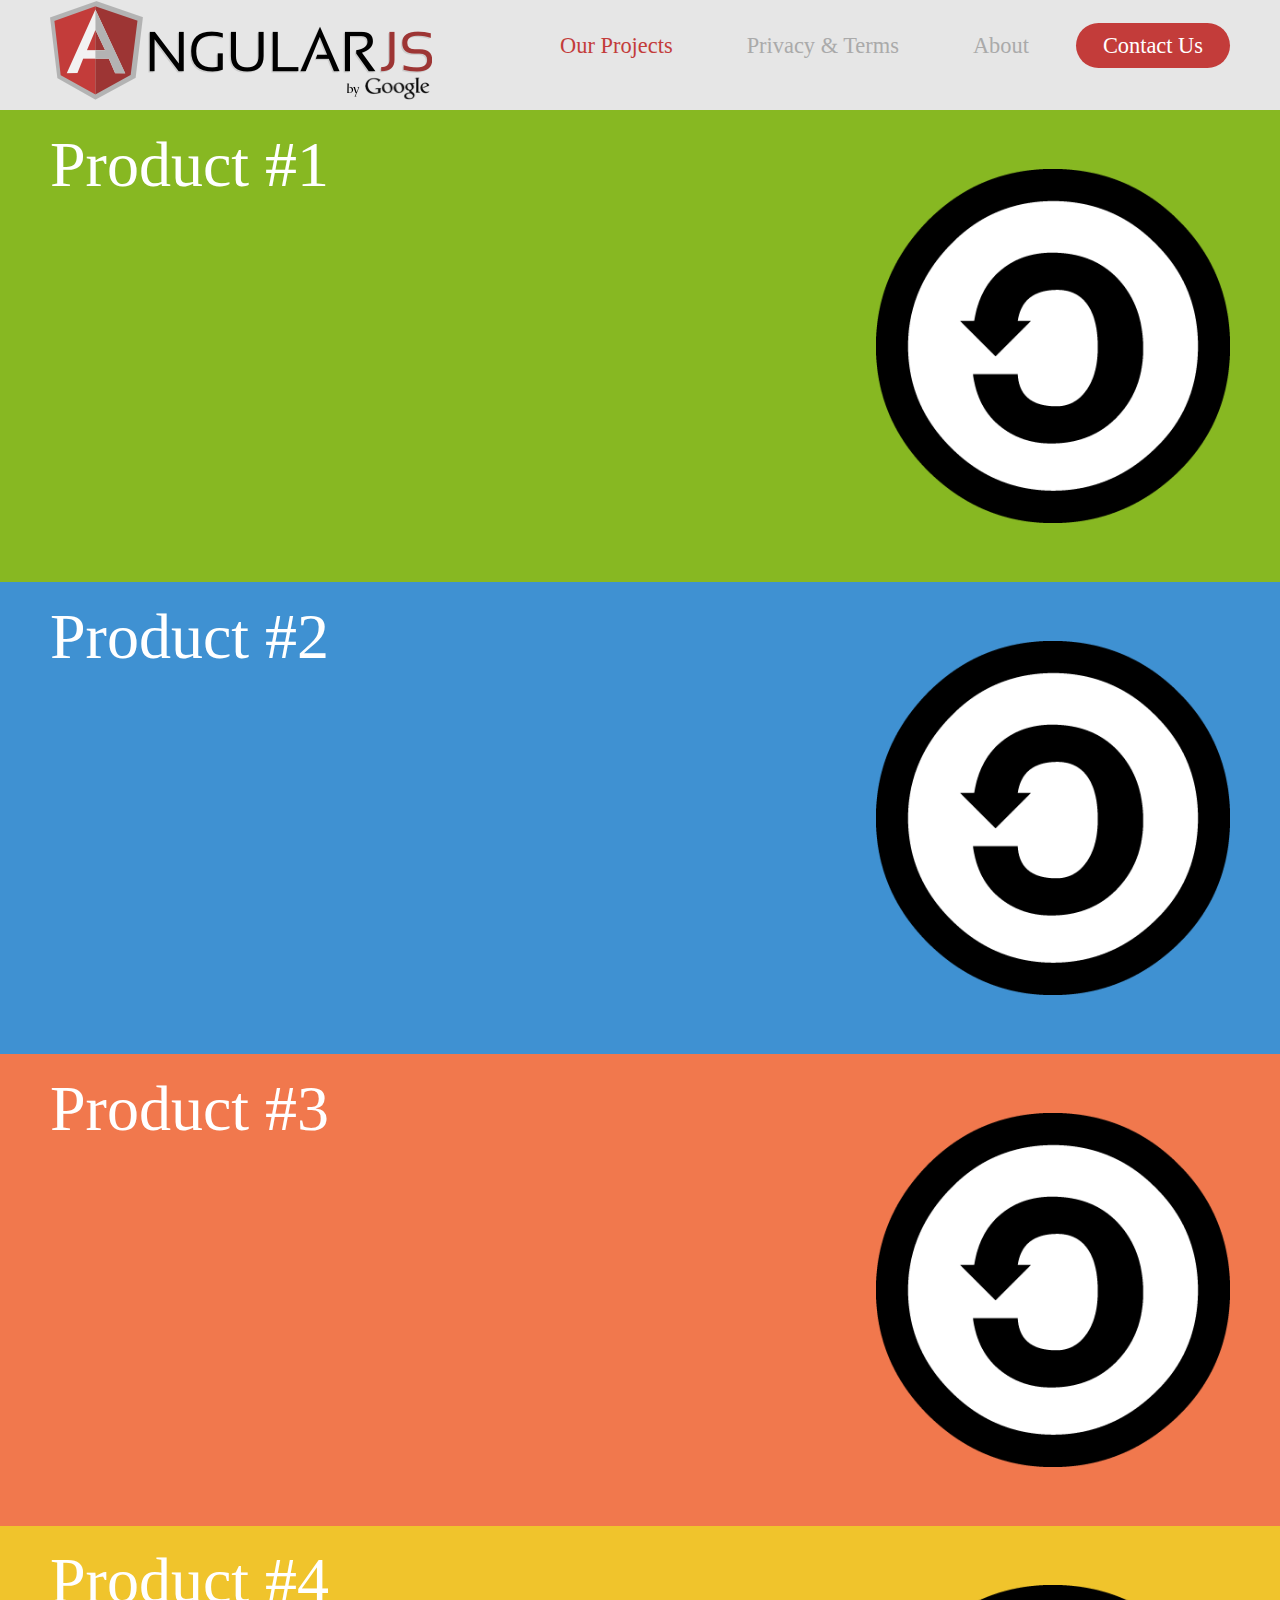
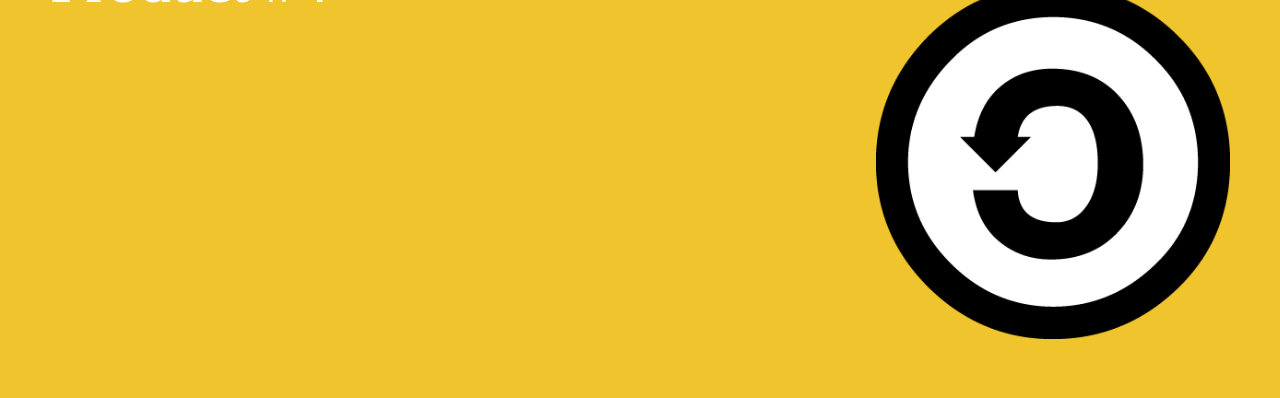
==== index.html @ b3693843 "Initial Push" ====
﻿<!DOCTYPE html>
<html lang="en" ng-app="example359" xmlns="http://www.w3.org/1999/xhtml">
<head>
    <meta charset="utf-8" />
    <meta name="author" content="Script Tutorials" />
    <title>Responsive website using AngularJS | Script Tutorials</title>
    <meta name="description" content="Responsive website using AngularJS - demo page">

    <meta http-equiv="X-UA-Compatible" content="IE=Edge" />
    <meta name="viewport" content="width=device-width, initial-scale=1, maximum-scale=1, user-scalable=no" />

    <!-- add styles -->
    <link href="css/style.css" rel="stylesheet" type="text/css" />

    <!-- add javascripts -->
    <script src="js/jquery-2.0.3.min.js"></script>
    <script src="js/angular.min.js"></script>
    <script src="js/app.js"></script>
    <script src="js/controllers.js"></script>
</head>
<body>
    <header>
        <div class="wrap">
            <!-- logo -->
            <a href="#!"><img class="logo" src="images/logo.png" /></a>

            <!-- navigation menu -->
            <nav>
                <ul>
                    <li><a id="workBtn" href="#!/" ng-class="{activeSmall:part == 'projects'}" >Our Projects</a></li>
                    <li><a id="privacyBtn" href="#!/privacy" ng-class="{activeSmall:part == 'privacy'}">Privacy &amp; Terms</a></li>
                    <li><a id="aboutBtn" href="#!/about" ng-class="{activeSmall:part == 'about'}">About</a></li>
                    <li style="margin-right:0px"><a id="contactBtn" class="active" href="javascript: void(0)" ng-click="showForm()">Contact Us</a></li>
                </ul>
            </nav>
        </div>
    </header>

    <!-- contact us form -->
    <div class="paddRow contactRow">
        <div class="wrap">
            <div class="head">Contact Us</div>
            <img class="close" src="images/close.png" ng-click="closeForm()" />
            <form ng-submit="save()" class="contactForm" name="form" ng-hide="loaded">
                <input class="input" required="required" type="text" name="name" placeholder="your name" ng-model="message.name" />
                <input class="input email" required="required" type="email" name="email" value="" placeholder="your email" ng-model="message.email" /><br />
                <textarea class="textarea" rows="5" required="required" placeholder="your message" ng-model="message.text" ></textarea>
                <button class="btn green">send message</button>
            </form>

            <!-- contact us form response messages -->
            <div ng-show="process" style="text-align:center">
                <img class="loader" src="images/loader.png" />
            </div>
            <div ng-show="success"><p>Your message has been sent, thank you.</p></div>
        </div>
    </div>

    <!-- main content -->
    <div style="position:relative">
        <div style="width:100%" ng-view ng-animate="{enter: 'view-enter', leave: 'view-leave'}"></div>
    </div>
    <footer>
        <p>Posted by: Hege Refsnes</p>
        <p>
            Contact information: <a href="mailto:someone@example.com">
                someone@example.com
            </a>.
        </p>
    </footer>
</body>
</html>
---- css/style.css ----
﻿
/* general settings */
html {
  min-height:100%;
  overflow-x:hidden;
  overflow-y:scroll;
  position:relative;
  width:100%;
}
body {
  background-color:#e6e6e6;
  color:#FFF;
  font-weight:100;
  margin:0;
  min-height:100%;
  width:100%;
}
a {
  text-decoration:none;
}
a img {
  border:none;
}
h1 {
  font-size:3.5em;
  font-weight:100;
}
p {
  font-size:1.5em;
}
input,textarea {
  -webkit-appearance:none;
  background-color:#f7f7f7;
  border:none;
  border-radius:3px;
  font-size:1em;
  font-weight:100;
}
input:focus,textarea:focus {
  border:none;
  outline:2px solid #7ed7b9;
}
.left {
  float:left;
}
.right {
  float:right;
}
.btn {
  background-color:#fff;
  border-radius:24px;
  color:#595959;
  display:inline-block;
  font-size:1.4em;
  font-weight:400;
  margin:30px 0;
  padding:10px 30px;
  text-decoration:none;
}
.btn:hover {
  opacity:0.8;
}
.wrap {
  -moz-box-sizing:border-box;
  -webkit-box-sizing:border-box;
  box-sizing:border-box;
  margin:0 auto;
  max-width:1420px;
  overflow:hidden;
  padding:0 50px;
  position:relative;
  width:100%;
}
.wrap:before {
  content:'';
  display:inline-block;
  height:100%;
  margin-right:-0.25em;
  vertical-align:middle;
}

/* header section */
header {
  height:110px;
}
header .wrap {
  height:100%;
}
header .logo {
  margin-top:1px;
}
header nav {
  float:right;
  margin-top:17px;
}
header nav ul {
  margin:1em 0;
  padding:0;
}
header nav ul li {
  display:block;
  float:left;
  margin-right:20px;
}
header nav ul li a {
  border-radius:24px;
  color:#aaa;
  font-size:1.4em;
  font-weight:400;
  padding:10px 27px;
  text-decoration:none;
}
header nav ul li a.active {
  background-color:#c33c3a;
  color:#fff;
}
header nav ul li a.active:hover {
  background-color:#d2413f;
  color:#fff;
}
header nav ul li a:hover,header nav ul li a.activeSmall {
  color:#c33c3a;
}

footer { 
    display: none;
}

/* other objects */
.projectObj {
  color:#fff;
  display:block;
}
.projectObj .name {
  float:left;
  font-size:4em;
  font-weight:100;
  position:absolute;
  width:42%;
}
.projectObj .img {
  float:right;
  margin-bottom:5%;
  margin-top:5%;
  width:30%;
}

.paddRow {
  background-color:#dadada;
  color:#818181;
  display:none;
  padding-bottom:40px;
}
.paddRow.aboutRow {
  background-color:#78c2d4;
  color:#FFF !important;
  display:block;
}
.paddRow .head {
  font-size:4em;
  font-weight:100;
  margin:40px 0;
}
.paddRow .close {
  cursor:pointer;
  position:absolute;
  right:50px;
  top:80px;
  width:38px;
}

.about {
  color:#818181;
}
.about section {
  margin:0 0 10%;
}
.about .head {
  font-size:4em;
  font-weight:100;
  margin:3% 0;
}
.about .subHead {
  font-size:2.5em;
  font-weight:100;
  margin:0 0 3%;
}
.about .txt {
  width:60%;
}
.about .image {
  width:26%;
}
.about .flLeft {
  float:left;
}
.about .flRight {
  float:right;
}

.projectHead.product {
  background-color:#87b822;
}
.projectHead .picture {
  margin-bottom:6%;
  margin-top:6%;
}
.projectHead .picture.right {
  margin-right:-3.5%;
}
.projectHead .text {
  position:absolute;
  width:49%;
}
.projectHead .centerText {
  margin:0 auto;
  padding-bottom:24%;
  padding-top:6%;
  text-align:center;
  width:55%;
}

.image {
  text-align:center;
}
.image img {
  vertical-align:top;
  width:100%;
}

.contactForm {
  width:50%;
}

.input {
  -moz-box-sizing:border-box;
  -webkit-box-sizing:border-box;
  box-sizing:border-box;
  margin:1% 0;
  padding:12px 14px;
  width:47%;
}
.input.email {
  float:right;
}

button {
  border:none;
  cursor:pointer;
}
.textarea {
  -moz-box-sizing:border-box;
  -webkit-box-sizing:border-box;
  box-sizing:border-box;
  height:200px;
  margin:1% 0;
  overflow:auto;
  padding:12px 14px;
  resize:none;
  width:100%;
}

::-webkit-input-placeholder {
  color:#a7a7a7;
}
:-moz-placeholder {
  color:#a7a7a7;
}
::-moz-placeholder { /* FF18+ */
  color:#a7a7a7;
}
:-ms-input-placeholder {
  color:#a7a7a7;
}

.loader {
  -moz-animation:loader_rot 1.3s linear infinite;
  -o-animation:loader_rot 1.3s linear infinite;
  -webkit-animation:loader_rot 1.3s linear infinite;
  animation:loader_rot 1.3s linear infinite;
  height:80px;
  width:80px;
}
@-moz-keyframes loader_rot {
  from {
    -moz-transform:rotate(0deg);
  }
  to {
    -moz-transform:rotate(360deg);
  }
}
@-webkit-keyframes loader_rot {
  from {
    -webkit-transform:rotate(0deg);
  }
  to {
    -webkit-transform:rotate(360deg);
  }
}
@keyframes loader_rot {
  from {
    transform:rotate(0deg);
  }
  to {
    transform:rotate(360deg);
  }
}

.view-enter,.view-leave {
  -moz-transition:all .5s;
  -o-transition:all .5s;
  -webkit-transition:all .5s;
  transition:all .5s;
}
.view-enter {
  left:20px;
  opacity:0;
  position:absolute;
  top:0;
}
.view-enter.view-enter-active {
  left:0;
  opacity:1;
}
.view-leave {
  left:0;
  opacity:1;
  position:absolute;
  top:0;
}
.view-leave.view-leave-active {
  left:-20px;
  opacity:0;
}

/* responsive rules */

@media (max-width: 1200px) {
    body {
      font-size:90%;
    }
    h1 {
      font-size:4.3em;
    }
    p {
      font-size:1.3em;
    }
    header {
      height:80px;
    }
    header .logo {
      margin-top:12px;
      width:200px;
    }
    header nav {
      margin-top:11px;
    }
    header nav ul li {
      margin-right:12px;
    }
    header nav ul li a {
      border-radius:23px;
      font-size: 1.3em;
      padding:10px 12px;
    }
    .wrap {
      padding:0 30px;
    }
    .paddRow .close {
      right:30px;
    }
}

@media (max-width: 900px) {
    .contactForm {
      width:100%;
    }
}

@media (max-width: 768px) {
    body {
      font-size:80%;
      margin:0;
    }
    h1 {
      font-size:4em;
    }
    header {
      height:70px;
    }
    header .logo {
      margin-top:20px;
      width:70px;
    }
    header nav {
      margin-top:8px;
    }
    header nav ul li {
      margin-right:5px;
    }
    header nav ul li a {
      border-radius:20px;
      font-size:1.1em;
      padding:8px;
    }
    .wrap {
      padding:0 15px;
    }
    .projectObj .name {
      font-size:3em;
    }
    .paddRow {
      padding-bottom:30px;
    }
    .paddRow .head {
      font-size:3em;
      margin:30px 0;
    }
    .paddRow .close {
      right:20px;
      top:60px;
      width:30px;
    }
    .projectHead .picture {
      width:67%;
    }
    .projectHead .picture.right {
      margin-right:16.5%;
    }
    .projectHead .text {
      position:static;
      width:100%;
    }
    .projectHead .centerText {
      width:70%;
    }
    .view-enter,.view-leave {
      -webkit-transform:translate3d(0,0,0);
      transform:translate3d(0,0,0);
    }
}

@media (max-width: 480px) {
    body {
      font-size:70%;
      margin:0;
    }
    header {
      height:50px;
    }
    header .logo {
      display:none;
    }
    header nav {
      margin-top:3px;
    }
    header nav ul li {
      margin-right:3px;
    }
    header nav ul li a {
      border-radius:20px;
      font-size:1.3em;
      padding:5px 14px;
    }
    #contactBtn {
      display:none;
    }
    .wrap {
      padding:0 10px;
    }
    .paddRow {
      padding-bottom:20px;
    }
    .paddRow .head {
      margin:20px 0;
    }
    .paddRow .close {
      right:10px;
      top:45px;
      width:20px;
    }
    .about .image {
      margin:10% auto;
      width:60%;
    }
    .about .abIcon {
      display:inline;
    }
    .projectHead .centerText {
      width:90%;
    }
    .about .txt,.input {
      width:100%;
    }
    .about .flLeft,.about .flRight,.input.email {
      float:none;
    }
}
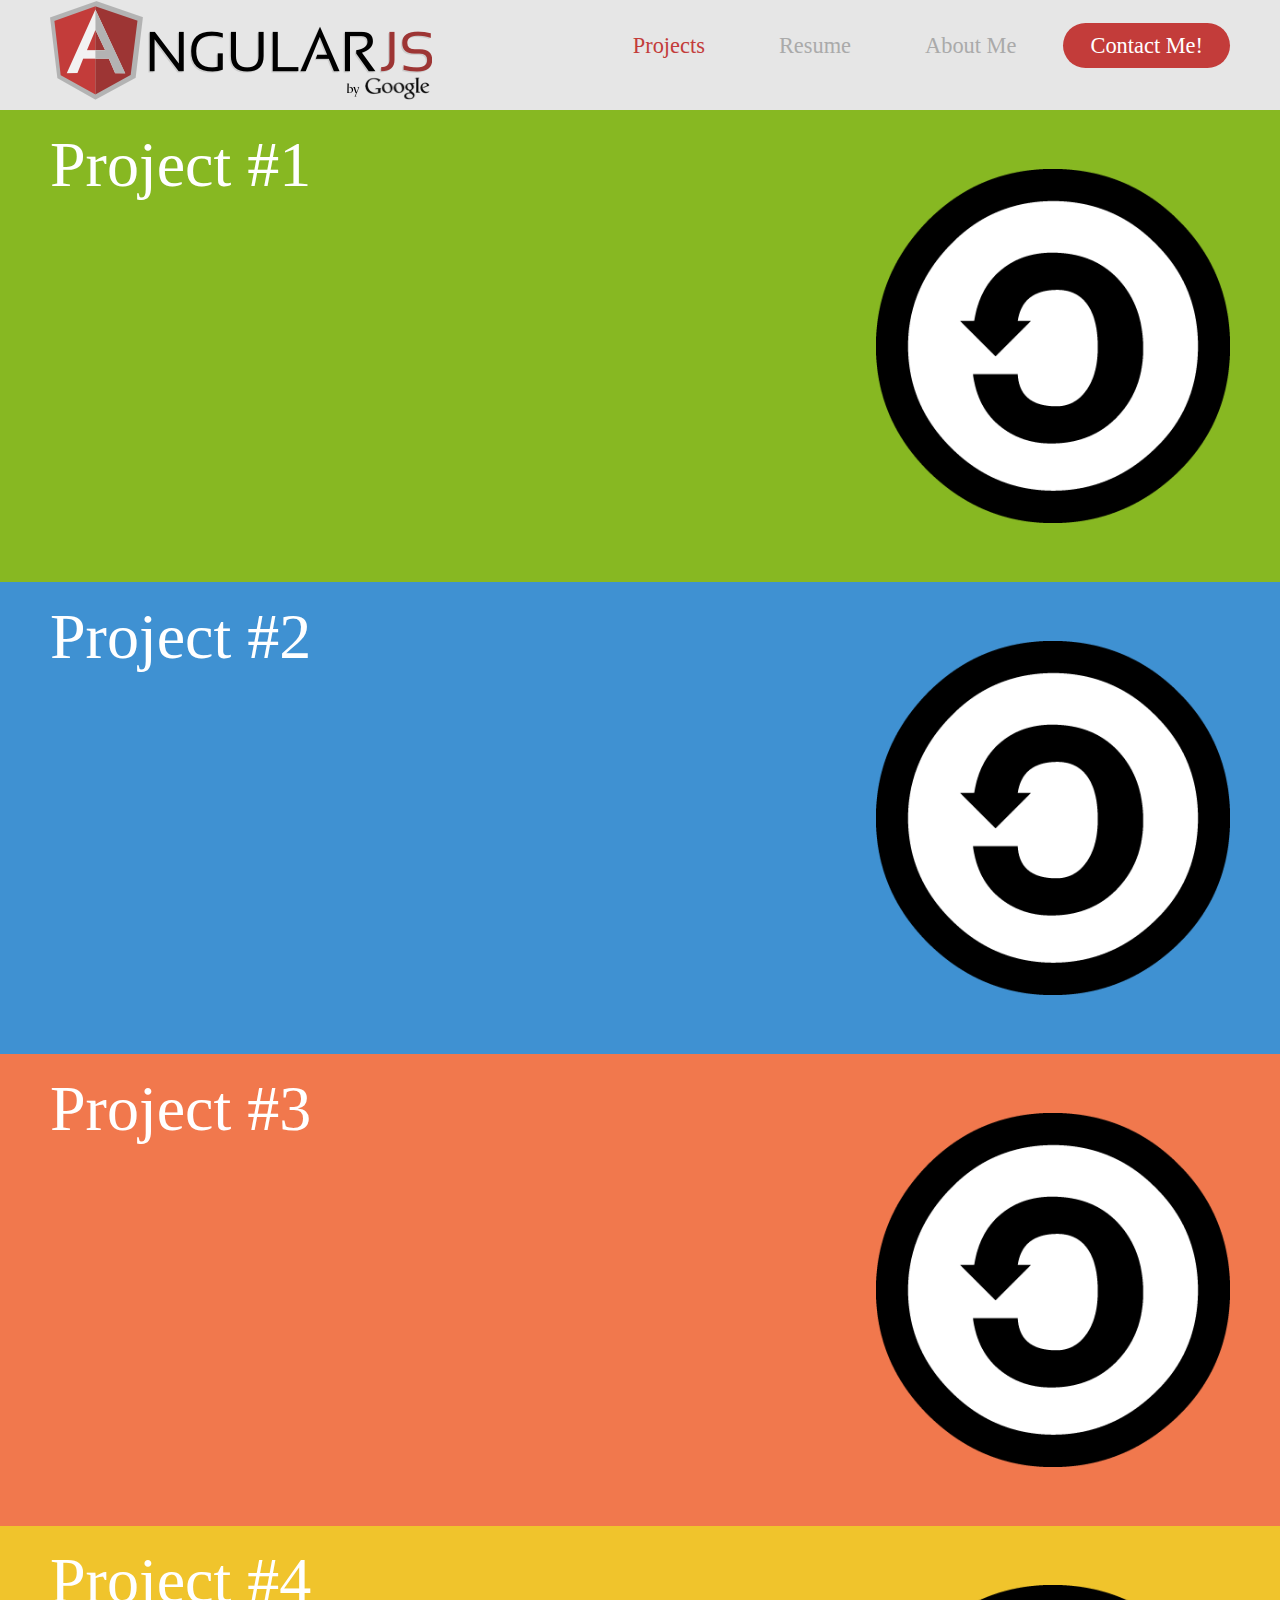
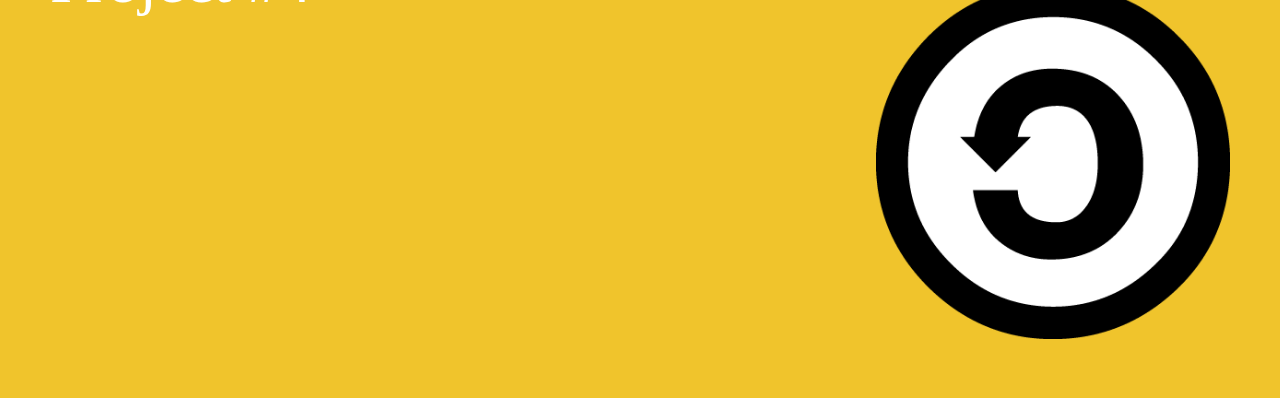
==== commit 608a6404: "Began Customization" ====
--- a/index.html
+++ b/index.html
@@ -27,10 +27,10 @@
             <!-- navigation menu -->
             <nav>
                 <ul>
-                    <li><a id="workBtn" href="#!/" ng-class="{activeSmall:part == 'projects'}" >Our Projects</a></li>
-                    <li><a id="privacyBtn" href="#!/privacy" ng-class="{activeSmall:part == 'privacy'}">Privacy &amp; Terms</a></li>
-                    <li><a id="aboutBtn" href="#!/about" ng-class="{activeSmall:part == 'about'}">About</a></li>
-                    <li style="margin-right:0px"><a id="contactBtn" class="active" href="javascript: void(0)" ng-click="showForm()">Contact Us</a></li>
+                    <li><a id="workBtn" href="#!/" ng-class="{activeSmall:part == 'projects'}" >Projects</a></li>
+                    <li><a id="privacyBtn" href="#!/privacy" ng-class="{activeSmall:part == 'privacy'}">Resume</a></li>
+                    <li><a id="aboutBtn" href="#!/about" ng-class="{activeSmall:part == 'about'}">About Me</a></li>
+                    <li style="margin-right:0px"><a id="contactBtn" class="active" href="javascript: void(0)" ng-click="showForm()">Contact Me!</a></li>
                 </ul>
             </nav>
         </div>
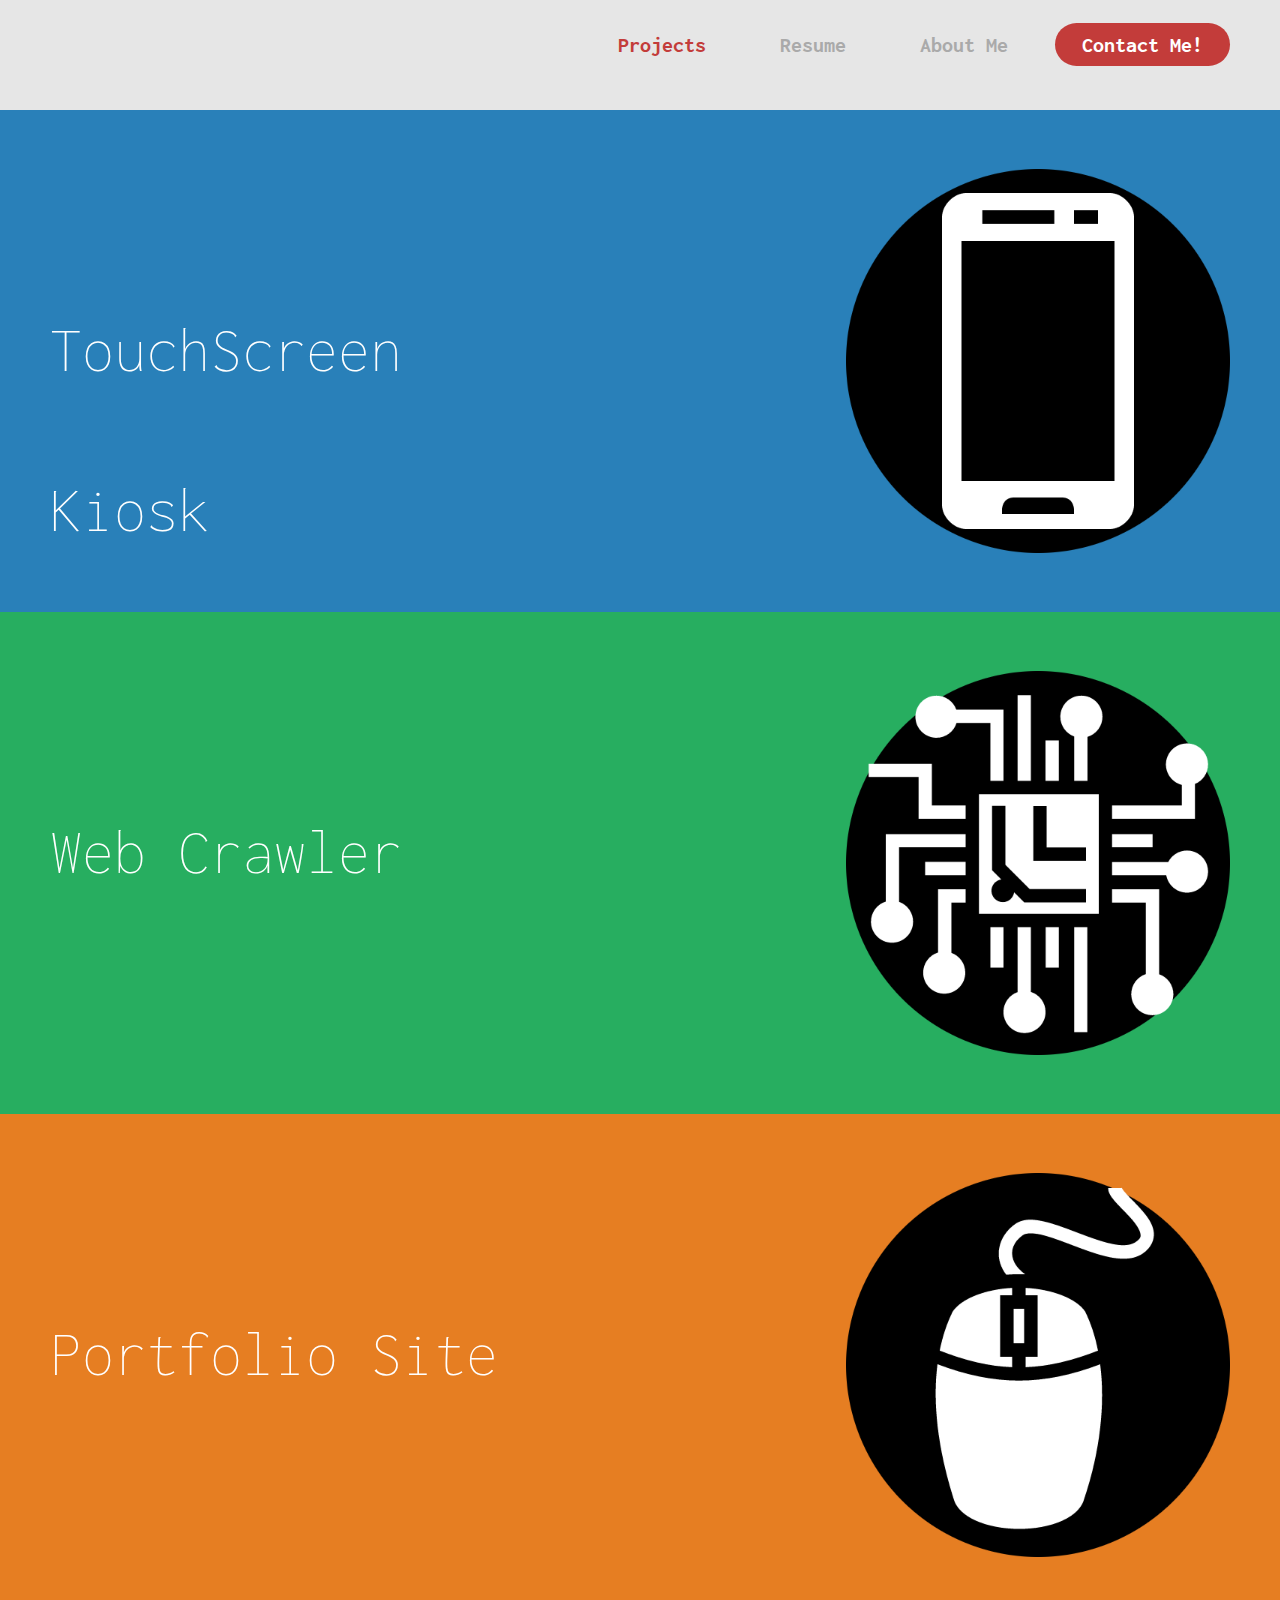
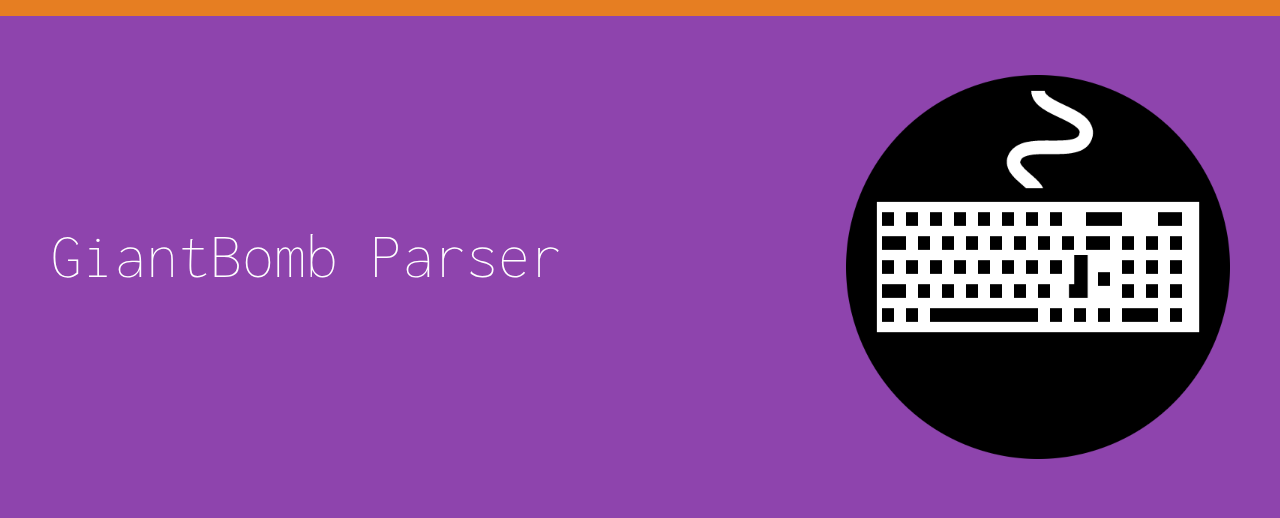
==== commit e584535b: "More edits to home page" ====
--- a/index.html
+++ b/index.html
@@ -3,8 +3,8 @@
 <head>
     <meta charset="utf-8" />
     <meta name="author" content="Script Tutorials" />
-    <title>Responsive website using AngularJS | Script Tutorials</title>
-    <meta name="description" content="Responsive website using AngularJS - demo page">
+    <title>Ronnie Rodriguez - Front-End Web Developer</title>
+    <meta name="description" content="Ronnie Rodriguez - Front-End Web Developer">
 
     <meta http-equiv="X-UA-Compatible" content="IE=Edge" />
     <meta name="viewport" content="width=device-width, initial-scale=1, maximum-scale=1, user-scalable=no" />
@@ -27,10 +27,10 @@
             <!-- navigation menu -->
             <nav>
                 <ul>
-                    <li><a id="workBtn" href="#!/" ng-class="{activeSmall:part == 'projects'}" >Projects</a></li>
-                    <li><a id="privacyBtn" href="#!/privacy" ng-class="{activeSmall:part == 'privacy'}">Resume</a></li>
-                    <li><a id="aboutBtn" href="#!/about" ng-class="{activeSmall:part == 'about'}">About Me</a></li>
-                    <li style="margin-right:0px"><a id="contactBtn" class="active" href="javascript: void(0)" ng-click="showForm()">Contact Me!</a></li>
+                    <li><a id="workBtn" href="#!/" ng-class="{activeSmall:part == 'projects'}" style="font-family: 'Inconsolata', monospace; font-weight:bold" >Projects</a></li>
+                    <li><a id="privacyBtn" href="#!/privacy" ng-class="{activeSmall:part == 'privacy'}" style="font-family: 'Inconsolata', monospace; font-weight:bold">Resume</a></li>
+                    <li><a id="aboutBtn" href="#!/about" ng-class="{activeSmall:part == 'about'}" style="font-family: 'Inconsolata', monospace; font-weight:bold">About Me</a></li>
+                    <li style="margin-right:0px"><a id="contactBtn" class="active" href="javascript: void(0)" ng-click="showForm()" style="font-family: 'Inconsolata', monospace; font-weight:bold">Contact Me!</a></li>
                 </ul>
             </nav>
         </div>
--- a/css/style.css
+++ b/css/style.css
@@ -1,4 +1,5 @@
-﻿
+﻿@import url('https://fonts.googleapis.com/css?family=Open+Sans');
+@import url('https://fonts.googleapis.com/css?family=Inconsolata');
 /* general settings */
 html {
   min-height:100%;
@@ -88,6 +89,7 @@
 }
 header .logo {
   margin-top:1px;
+  display:none;
 }
 header nav {
   float:right;
@@ -129,6 +131,7 @@
 /* other objects */
 .projectObj {
   color:#fff;
+  line-height: 160px;
   display:block;
 }
 .projectObj .name {
@@ -136,13 +139,15 @@
   font-size:4em;
   font-weight:100;
   position:absolute;
+  font-family: 'Inconsolata', monospace;
   width:42%;
 }
 .projectObj .img {
   float:right;
   margin-bottom:5%;
   margin-top:5%;
-  width:30%;
+  width:384px;
+  height:384px;
 }
 
 .paddRow {
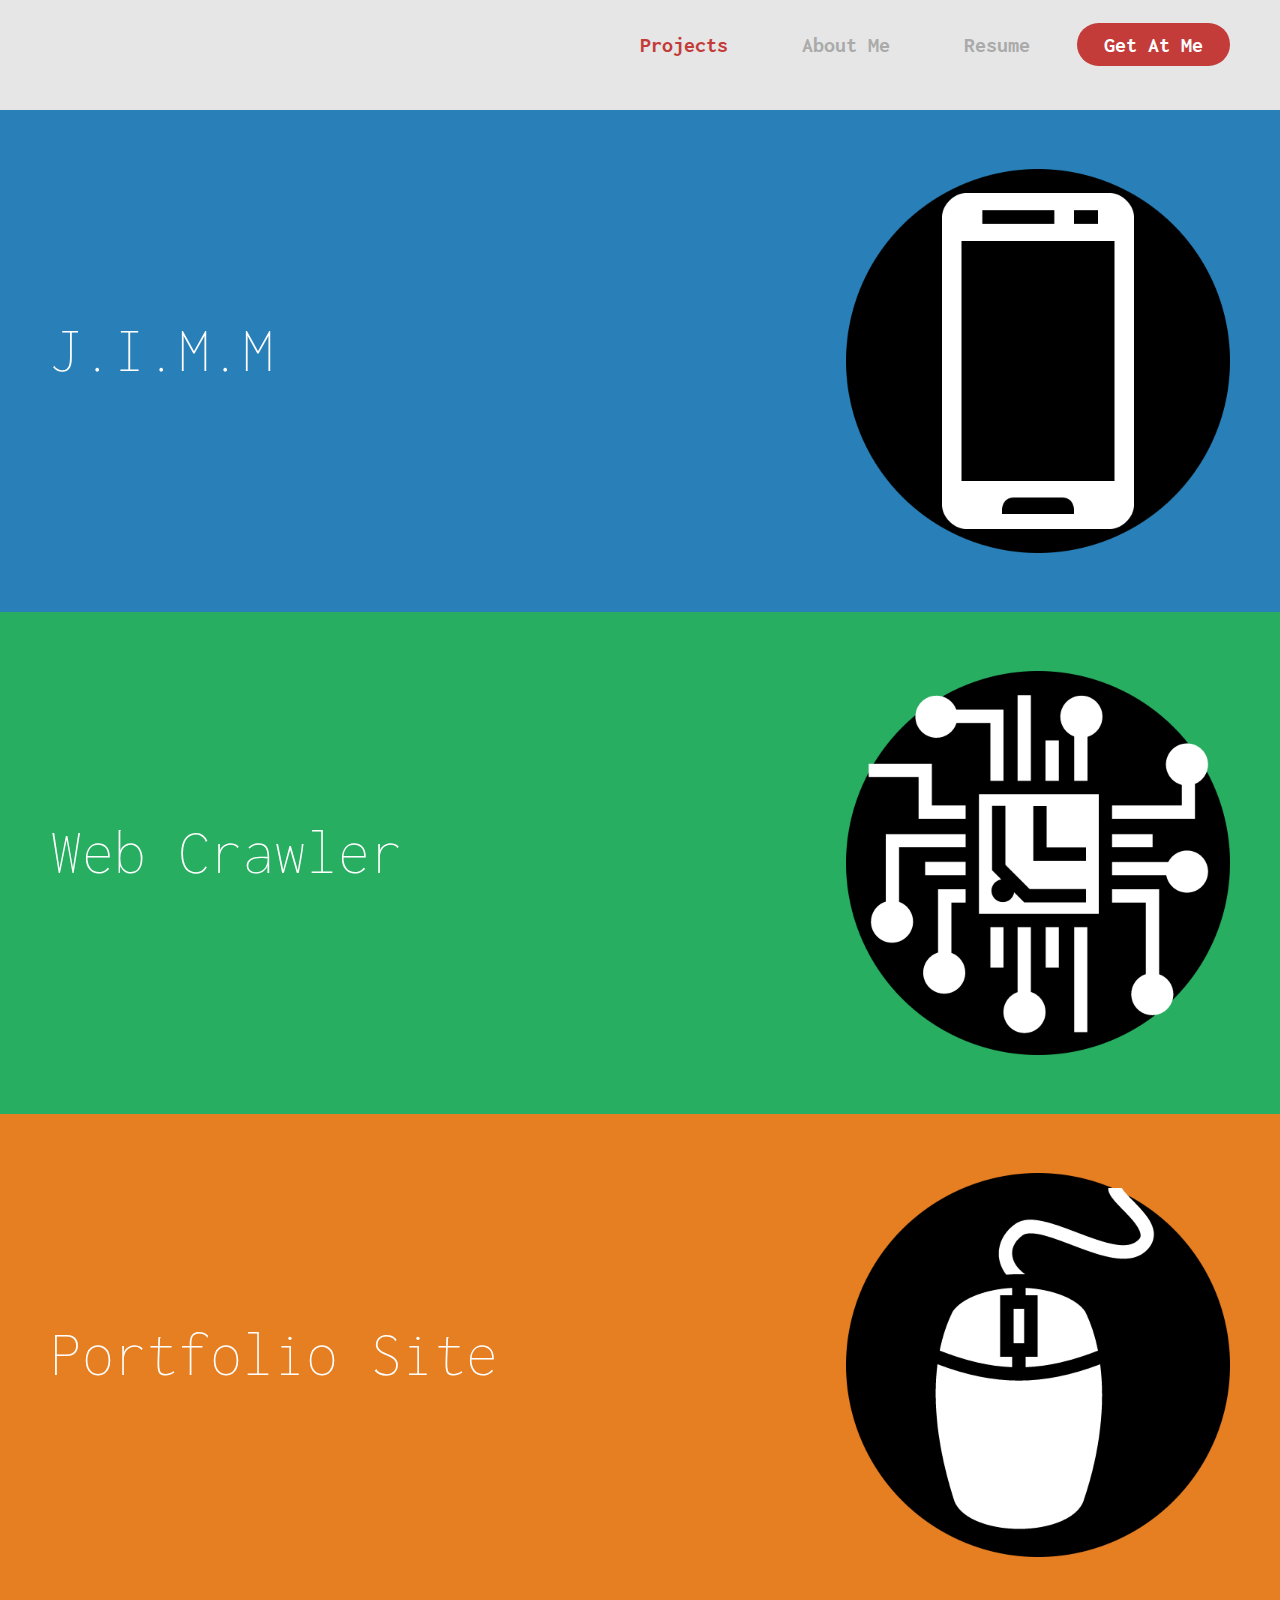
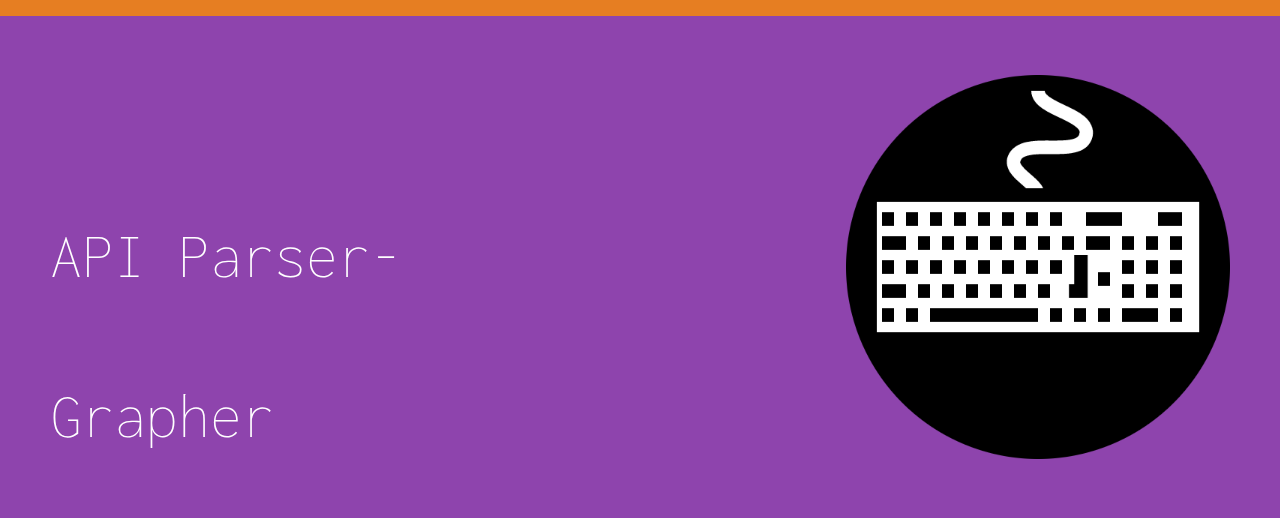
==== commit 8fd7c8e6: "Edited About Me page" ====
--- a/index.html
+++ b/index.html
@@ -28,9 +28,9 @@
             <nav>
                 <ul>
                     <li><a id="workBtn" href="#!/" ng-class="{activeSmall:part == 'projects'}" style="font-family: 'Inconsolata', monospace; font-weight:bold" >Projects</a></li>
-                    <li><a id="privacyBtn" href="#!/privacy" ng-class="{activeSmall:part == 'privacy'}" style="font-family: 'Inconsolata', monospace; font-weight:bold">Resume</a></li>
-                    <li><a id="aboutBtn" href="#!/about" ng-class="{activeSmall:part == 'about'}" style="font-family: 'Inconsolata', monospace; font-weight:bold">About Me</a></li>
-                    <li style="margin-right:0px"><a id="contactBtn" class="active" href="javascript: void(0)" ng-click="showForm()" style="font-family: 'Inconsolata', monospace; font-weight:bold">Contact Me!</a></li>
+                    <li><a id="privacyBtn" href="#!/privacy" ng-class="{activeSmall:part == 'privacy'}" style="font-family: 'Inconsolata', monospace; font-weight:bold">About Me</a></li>
+                    <li><a id="aboutBtn" href="#!/about" ng-class="{activeSmall:part == 'about'}" style="font-family: 'Inconsolata', monospace; font-weight:bold">Resume</a></li>
+                    <li style="margin-right:0px"><a id="contactBtn" class="active" href="javascript: void(0)" ng-click="showForm()" style="font-family: 'Inconsolata', monospace; font-weight:bold">Get At Me</a></li>
                 </ul>
             </nav>
         </div>
--- a/css/style.css
+++ b/css/style.css
@@ -204,11 +204,13 @@
 }
 
 .projectHead.product {
-  background-color:#87b822;
+  background-color:#27ae60;
 }
 .projectHead .picture {
   margin-bottom:6%;
   margin-top:6%;
+  width:384px;
+  height:384px;
 }
 .projectHead .picture.right {
   margin-right:-3.5%;
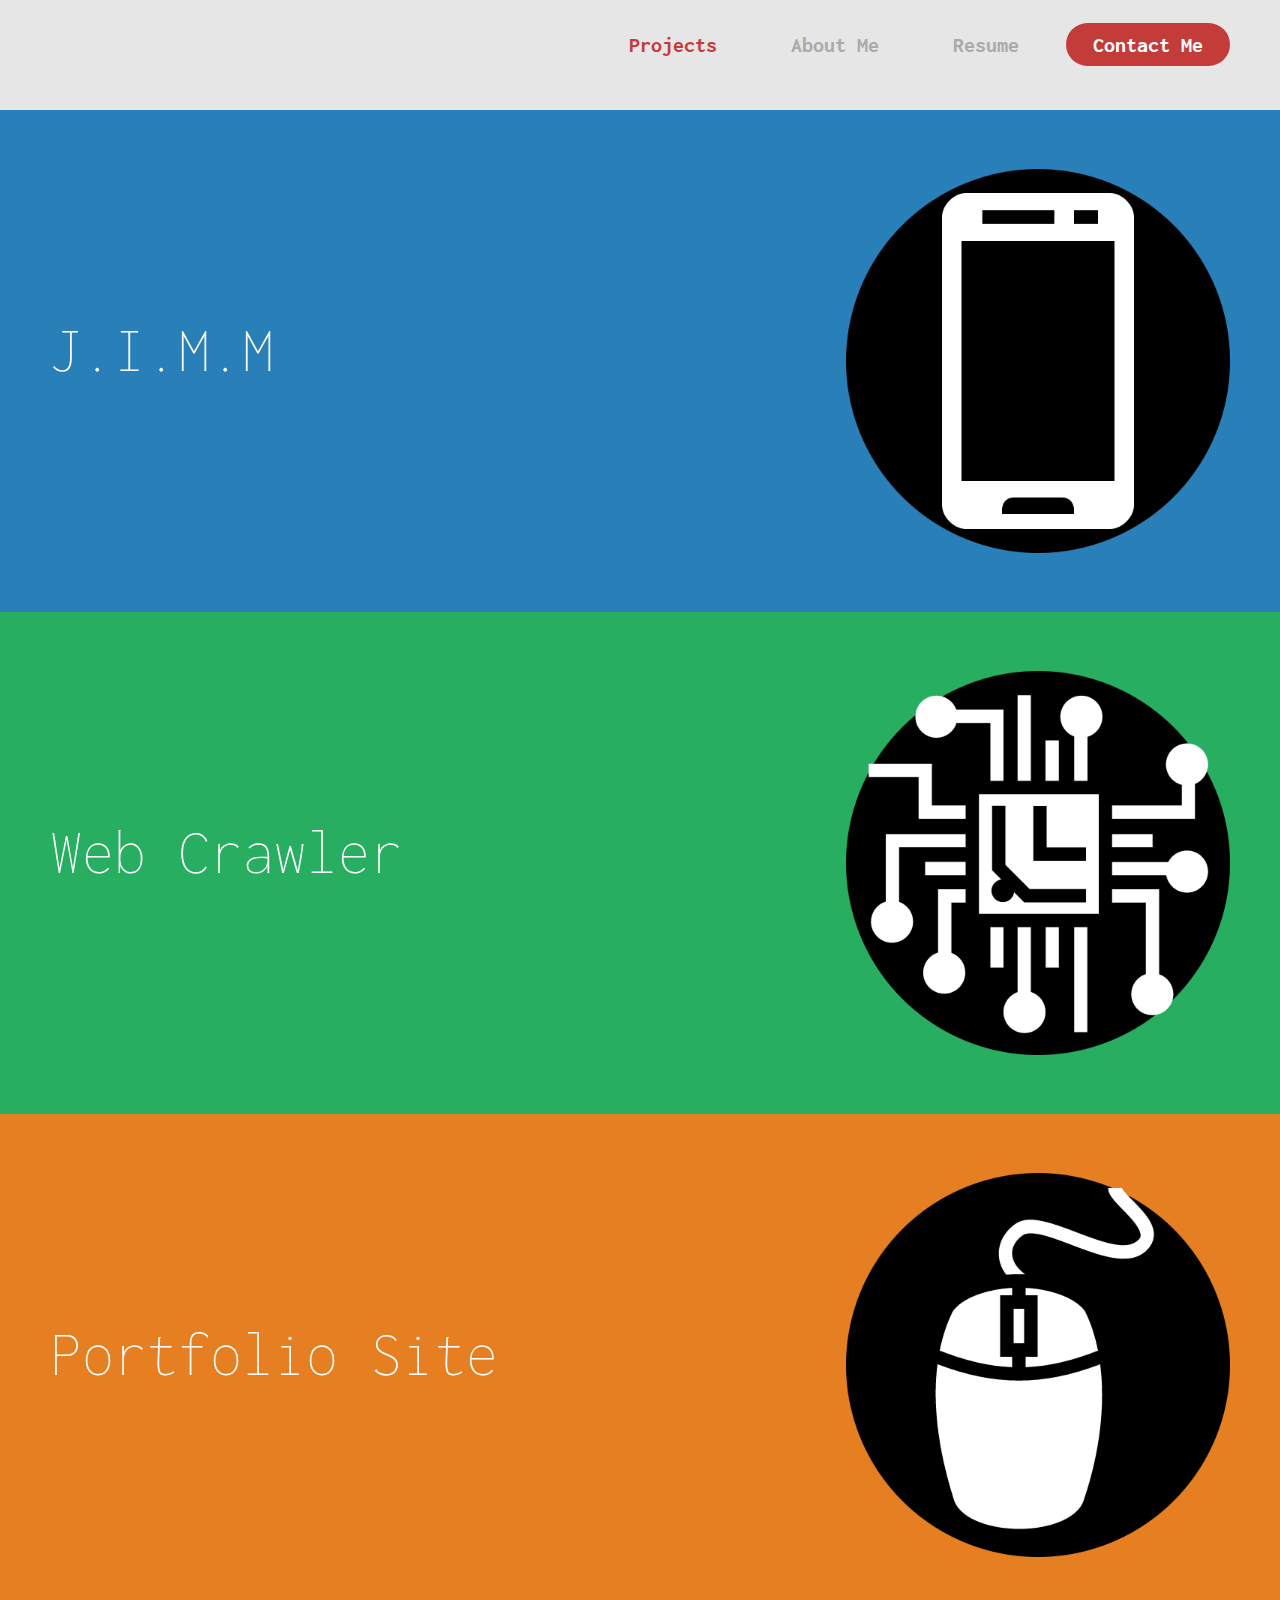
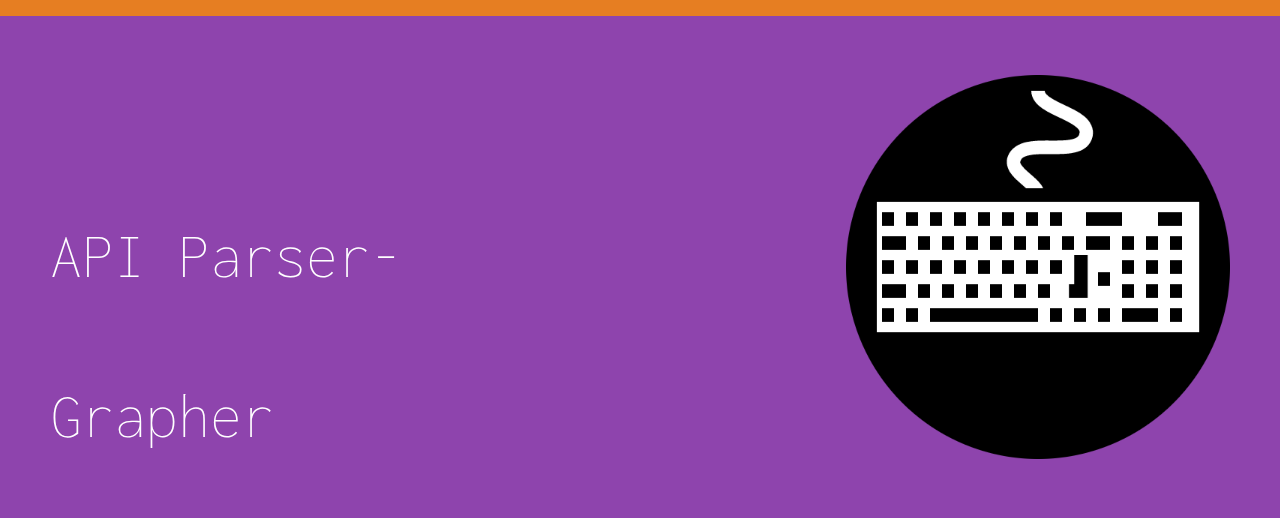
==== commit 7cc1499c: "Edits to resume and contact" ====
--- a/index.html
+++ b/index.html
@@ -30,7 +30,7 @@
                     <li><a id="workBtn" href="#!/" ng-class="{activeSmall:part == 'projects'}" style="font-family: 'Inconsolata', monospace; font-weight:bold" >Projects</a></li>
                     <li><a id="privacyBtn" href="#!/privacy" ng-class="{activeSmall:part == 'privacy'}" style="font-family: 'Inconsolata', monospace; font-weight:bold">About Me</a></li>
                     <li><a id="aboutBtn" href="#!/about" ng-class="{activeSmall:part == 'about'}" style="font-family: 'Inconsolata', monospace; font-weight:bold">Resume</a></li>
-                    <li style="margin-right:0px"><a id="contactBtn" class="active" href="javascript: void(0)" ng-click="showForm()" style="font-family: 'Inconsolata', monospace; font-weight:bold">Get At Me</a></li>
+                    <li style="margin-right:0px"><a id="contactBtn" class="active" href="javascript: void(0)" ng-click="showForm()" style="font-family: 'Inconsolata', monospace; font-weight:bold">Contact Me</a></li>
                 </ul>
             </nav>
         </div>
@@ -39,13 +39,13 @@
     <!-- contact us form -->
     <div class="paddRow contactRow">
         <div class="wrap">
-            <div class="head">Contact Us</div>
+            <div class="head" style="font-family: 'Inconsolata', monospace;">Contact Me</div>
             <img class="close" src="images/close.png" ng-click="closeForm()" />
             <form ng-submit="save()" class="contactForm" name="form" ng-hide="loaded">
-                <input class="input" required="required" type="text" name="name" placeholder="your name" ng-model="message.name" />
-                <input class="input email" required="required" type="email" name="email" value="" placeholder="your email" ng-model="message.email" /><br />
-                <textarea class="textarea" rows="5" required="required" placeholder="your message" ng-model="message.text" ></textarea>
-                <button class="btn green">send message</button>
+                <input class="input" required="required" type="text" name="name" placeholder="your name" ng-model="message.name" style="font-family: 'Inconsolata', monospace;" />
+                <input class="input email" required="required" type="email" name="email" value="" placeholder="your email" ng-model="message.email" style="font-family: 'Inconsolata', monospace;" /><br />
+                <textarea class="textarea" rows="5" required="required" placeholder="your message" ng-model="message.text" style="font-family: 'Inconsolata', monospace;"></textarea>
+                <button class="btn green" style="font-family: 'Inconsolata', monospace;">send message</button>
             </form>
 
             <!-- contact us form response messages -->
